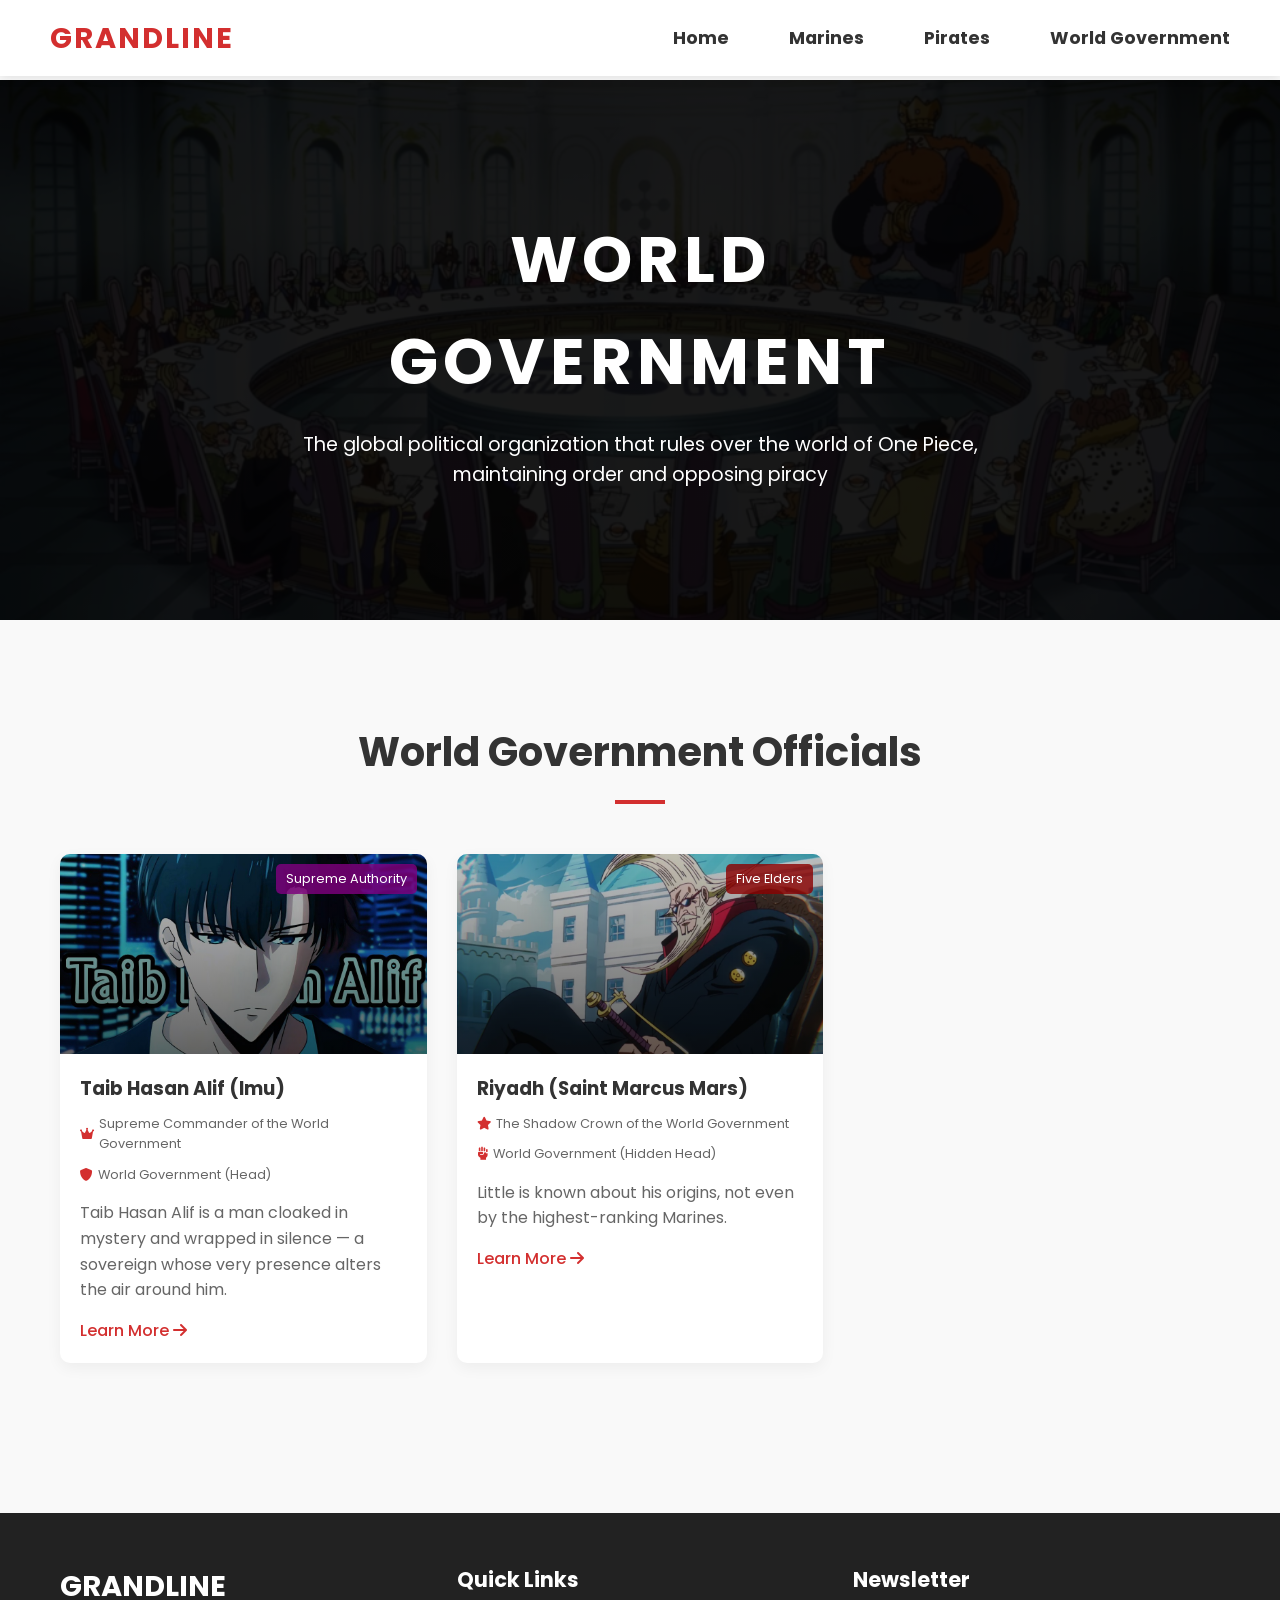
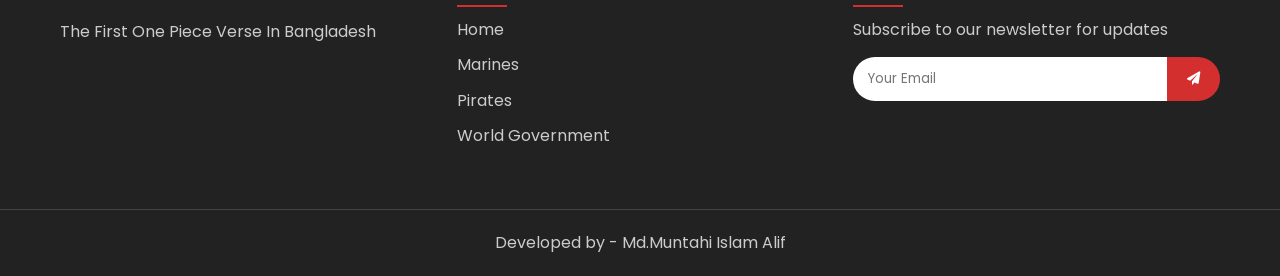
==== world-government.html @ b828494c "Initial commit" ====
<!DOCTYPE html>
<html lang="en">

<head>
    <meta charset="UTF-8">
    <meta name="viewport" content="width=device-width, initial-scale=1.0">
    <title>World Government - Grandline Bangladesh</title>
    <link rel="stylesheet" href="styles.css">
    <link rel="stylesheet" href="https://cdnjs.cloudflare.com/ajax/libs/font-awesome/6.0.0-beta3/css/all.min.css">
    <link href="https://fonts.googleapis.com/css2?family=Poppins:wght@300;400;500;600;700&display=swap"
        rel="stylesheet">
    <style>
        /* World Government page specific styles */
        .world-government-hero {
            background: linear-gradient(rgba(0, 0, 0, 0.8), rgba(0, 0, 0, 0.8)), url('Levely_Infobox.webp');
            background-size: cover;
            background-position: center;
            height: 60vh;
            display: flex;
            align-items: center;
            justify-content: center;
            text-align: center;
            color: #fff;
            margin-top: 80px;
            /* To account for the fixed navbar */
            position: relative;
            overflow: hidden;
        }

        .world-government-hero::before {
            content: '';
            position: absolute;
            top: 0;
            left: 0;
            width: 100%;
            height: 100%;
            background: rgba(0, 0, 0, 0.5);
            z-index: 1;
        }

        .hero-content {
            position: relative;
            z-index: 2;
            opacity: 0;
            transform: translateY(30px);
            transition: all 1s ease;
        }

        .hero-content.visible {
            opacity: 1;
            transform: translateY(0);
        }

        .world-government-hero h1 {
            font-size: 4rem;
            margin-bottom: 1rem;
            letter-spacing: 5px;
        }

        .world-government-hero p {
            font-size: 1.2rem;
            max-width: 700px;
            margin: 0 auto;
        }

        /* Filter controls */
        .filter-controls {
            display: flex;
            justify-content: center;
            gap: 15px;
            margin: 30px 0;
            flex-wrap: wrap;
        }

        .filter-btn {
            padding: 8px 15px;
            background: #f5f5f5;
            border: none;
            border-radius: 30px;
            cursor: pointer;
            font-weight: 500;
            transition: all 0.3s ease;
            color: #333;
        }

        .filter-btn:hover {
            background: #e0e0e0;
        }

        .filter-btn.active {
            background: #D32F2F;
            color: #fff;
        }

        /* Government grid */
        .government-grid {
            display: grid;
            grid-template-columns: repeat(auto-fill, minmax(300px, 1fr));
            gap: 30px;
            margin-top: 50px;
        }

        .government-card {
            background: #fff;
            border-radius: 10px;
            overflow: hidden;
            box-shadow: 0 5px 15px rgba(0, 0, 0, 0.05);
            transition: all 0.5s ease;
            position: relative;
            opacity: 0;
            transform: translateY(30px);
            justify-self: center;
        }

        .government-card.visible {
            opacity: 1;
            transform: translateY(0);
        }

        .government-card:hover {
            transform: translateY(-10px);
            box-shadow: 0 15px 30px rgba(0, 0, 0, 0.1);
        }

        .government-img {
            height: 200px;
            overflow: hidden;
            position: relative;
        }

        .government-img::after {
            content: '';
            position: absolute;
            top: 0;
            left: 0;
            width: 100%;
            height: 100%;
            background: linear-gradient(to bottom, rgba(0, 0, 0, 0.2), rgba(0, 0, 0, 0.6));
        }

        .government-img img {
            width: 100%;
            height: 100%;
            object-fit: cover;
            transition: all 0.3s ease;
        }

        .government-card:hover .government-img img {
            transform: scale(1.1);
        }

        .government-label {
            position: absolute;
            top: 10px;
            right: 10px;
            background: rgba(0, 0, 0, 0.7);
            color: #fff;
            padding: 5px 10px;
            border-radius: 5px;
            font-size: 0.8rem;
            z-index: 1;
        }

        .imu-label {
            background: rgba(128, 0, 128, 0.8);
            /* Purple for Imu */
        }

        .elder-label {
            background: rgba(139, 0, 0, 0.8);
            /* Dark red for Elders */
        }

        .cp0-label {
            background: rgba(25, 25, 112, 0.8);
            /* Dark blue for CP0 */
        }

        .noble-label {
            background: rgba(184, 134, 11, 0.8);
            /* Golden for World Nobles */
        }

        .government-info {
            padding: 20px;
        }

        .government-info h3 {
            color: #333;
            margin-bottom: 10px;
        }

        .government-info p {
            color: #666;
            margin-bottom: 15px;
        }

        .government-link {
            display: inline-block;
            color: #D32F2F;
            text-decoration: none;
            font-weight: 500;
            transition: all 0.3s ease;
        }

        .government-link:hover {
            color: #B71C1C;
        }

        .government-stats {
            display: flex;
            flex-wrap: wrap;
            gap: 10px;
            margin-bottom: 15px;
        }

        .government-stat {
            font-size: 0.8rem;
            color: #666;
            display: flex;
            align-items: center;
            gap: 5px;
        }

        .government-stat i {
            color: #D32F2F;
        }

        /* Imu Section Styles */
        .imu-section {
            background: linear-gradient(rgba(0, 0, 0, 0.9), rgba(0, 0, 0, 0.9)), url('/p');
            background-size: cover;
            background-position: center;
            padding: 100px 0;
            color: #fff;
            text-align: center;
            margin: 50px 0;
            position: relative;
            overflow: hidden;
        }

        .imu-container {
            max-width: 900px;
            margin: 0 auto;
            padding: 0 20px;
            position: relative;
            z-index: 2;
        }

        .imu-title {
            font-size: 3rem;
            margin-bottom: 20px;
            color: #D32F2F;
            opacity: 0;
            transform: translateY(30px);
            transition: all 1s ease;
        }

        .imu-title.visible {
            opacity: 1;
            transform: translateY(0);
        }

        .imu-subtitle {
            font-size: 1.5rem;
            margin-bottom: 40px;
            color: #ccc;
            opacity: 0;
            transform: translateY(30px);
            transition: all 1s ease 0.2s;
        }

        .imu-subtitle.visible {
            opacity: 1;
            transform: translateY(0);
        }

        .imu-profile {
            display: flex;
            align-items: center;
            justify-content: center;
            gap: 50px;
            flex-wrap: wrap;
            margin-bottom: 50px;
            opacity: 0;
            transform: translateY(30px);
            transition: all 1s ease 0.4s;
        }

        .imu-profile.visible {
            opacity: 1;
            transform: translateY(0);
        }

        .imu-image {
            width: 300px;
            height: 300px;
            border-radius: 50%;
            overflow: hidden;
            border: 5px solid #D32F2F;
            box-shadow: 0 0 30px rgba(211, 47, 47, 0.5);
            position: relative;
        }

        .imu-image::before {
            content: '';
            position: absolute;
            top: 0;
            left: 0;
            width: 100%;
            height: 100%;
            background: radial-gradient(circle, rgba(211, 47, 47, 0.3) 0%, rgba(0, 0, 0, 0) 70%);
            z-index: 1;
            opacity: 0;
            transition: opacity 1s ease;
        }

        .imu-image:hover::before {
            opacity: 1;
        }

        .imu-image img {
            width: 100%;
            height: 100%;
            object-fit: cover;
        }

        .imu-info {
            max-width: 500px;
            text-align: left;
        }

        .imu-info h3 {
            font-size: 2.5rem;
            margin-bottom: 15px;
            color: #fff;
        }

        .imu-info p {
            font-size: 1.1rem;
            line-height: 1.8;
            margin-bottom: 20px;
            color: #ddd;
        }

        .imu-quote {
            font-style: italic;
            font-size: 1.2rem;
            color: #D32F2F;
            margin: 30px 0;
            padding: 20px;
            border-left: 4px solid #D32F2F;
            background: rgba(211, 47, 47, 0.1);
            text-align: left;
            opacity: 0;
            transform: translateY(30px);
            transition: all 1s ease 0.6s;
        }

        .imu-quote.visible {
            opacity: 1;
            transform: translateY(0);
        }

        /* Search bar */
        .search-container {
            max-width: 600px;
            margin: 30px auto;
            position: relative;
        }

        .search-input {
            width: 100%;
            padding: 15px 20px;
            border: none;
            border-radius: 30px;
            box-shadow: 0 5px 15px rgba(0, 0, 0, 0.1);
            font-size: 1rem;
            transition: all 0.3s ease;
        }

        .search-input:focus {
            box-shadow: 0 5px 20px rgba(0, 0, 0, 0.2);
            outline: none;
        }

        .search-icon {
            position: absolute;
            right: 20px;
            top: 50%;
            transform: translateY(-50%);
            color: #666;
        }

        /* No results message */
        .no-results {
            text-align: center;
            padding: 30px;
            color: #666;
            font-size: 1.2rem;
            display: none;
        }

        /* Back to top button */
        .back-to-top {
            position: fixed;
            bottom: 30px;
            right: 30px;
            width: 50px;
            height: 50px;
            border-radius: 50%;
            background: #D32F2F;
            color: #fff;
            display: flex;
            align-items: center;
            justify-content: center;
            cursor: pointer;
            opacity: 0;
            visibility: hidden;
            transition: all 0.3s ease;
            z-index: 100;
            box-shadow: 0 5px 15px rgba(0, 0, 0, 0.2);
        }

        .back-to-top.visible {
            opacity: 1;
            visibility: visible;
        }

        .back-to-top:hover {
            background: #B71C1C;
            transform: translateY(-5px);
        }

        /* Loading animation */
        .loading {
            display: none;
            text-align: center;
            padding: 30px;
        }

        .loading-spinner {
            width: 50px;
            height: 50px;
            border: 5px solid #f3f3f3;
            border-top: 5px solid #D32F2F;
            border-radius: 50%;
            animation: spin 1s linear infinite;
            margin: 0 auto;
        }

        @keyframes spin {
            0% {
                transform: rotate(0deg);
            }

            100% {
                transform: rotate(360deg);
            }
        }

        /* Responsive Styles */
        @media (max-width: 768px) {
            .world-government-hero h1 {
                font-size: 2.5rem;
            }

            .world-government-hero p {
                font-size: 1rem;
            }

            .imu-title {
                font-size: 2.5rem;
            }

            .imu-subtitle {
                font-size: 1.2rem;
            }

            .imu-profile {
                gap: 30px;
            }

            .imu-image {
                width: 250px;
                height: 250px;
            }

            .imu-info h3 {
                font-size: 2rem;
            }

            .imu-quote {
                font-size: 1rem;
            }
        }

        @media (max-width: 576px) {
            .world-government-hero h1 {
                font-size: 2rem;
            }

            .imu-title {
                font-size: 2rem;
            }

            .imu-subtitle {
                font-size: 1rem;
            }

            .imu-image {
                width: 200px;
                height: 200px;
            }

            .imu-info h3 {
                font-size: 1.8rem;
            }

            .imu-info p {
                font-size: 1rem;
            }

            .imu-quote {
                font-size: 0.9rem;
                padding: 15px;
            }
        }

        /* Base Navbar */
        .navbar {
            display: flex;
            justify-content: space-between;
            align-items: center;
            padding: 15px 50px;
            background-color: #fff;
            box-shadow: 0 2px 10px rgba(0, 0, 0, 0.1);
            position: fixed;
            top: 0;
            left: 0;
            right: 0;
            z-index: 1000;
        }

        .logo h1 {
            font-size: 1.8rem;
            color: #D32F2F;
        }

        .nav-links ul {
            list-style: none;
            display: flex;
            gap: 30px;
        }

        .nav-links ul li a {
            text-decoration: none;
            color: #333;
            font-weight: 700;
            font-size: 1.1rem;
        }

        /* Mobile menu icon */
        .menu-icon {
            font-size: 2rem;
            cursor: pointer;
            display: none;
            /* hidden by default */
        }

        /* Mobile Menu Styles */
        .mobile-menu {
            position: fixed;
            top: 0;
            right: -100%;
            width: 100%;
            height: 100vh;
            background: rgba(255, 255, 255, 0.7);
            backdrop-filter: blur(10px);
            display: flex;
            flex-direction: column;
            align-items: center;
            justify-content: center;
            transition: right 0.4s ease;
            z-index: 9999;
        }

        .mobile-menu ul {
            list-style: none;
            text-align: center;
            padding: 0;
        }

        .mobile-menu ul li {
            margin: 20px 0;
        }

        .mobile-menu ul li a {
            font-size: 1.5rem;
            text-decoration: none;
            color: #333;
            font-weight: bold;
            transition: color 0.3s;
        }

        .mobile-menu ul li a:hover {
            color: #D32F2F;
        }

        .close-icon {
            position: absolute;
            top: 20px;
            right: 30px;
            font-size: 2rem;
            cursor: pointer;
        }

        /* Responsive Behavior */
        @media (max-width: 768px) {
            .nav-links {
                display: none;
                /* hide desktop nav */
            }

            .menu-icon {
                display: block;
                /* show hamburger */
            }
        }
    </style>
</head>

<body>

    <!-- Navigation -->
    <nav class="navbar">
        <div class="logo">
            <h1>GRANDLINE</h1>
        </div>

        <div class="nav-links" id="navLinks">
            <ul>
                <li><a href="index.html">Home</a></li>
                <li><a href="marines.html">Marines</a></li>
                <li><a href="pirates.html">Pirates</a></li>
                <li><a href="world-government.html">World Government</a></li>
            </ul>
        </div>

        <div class="menu-icon" id="menu-icon">
            <i class="fas fa-bars"></i> <!-- hamburger icon -->
        </div>
    </nav>

    <!-- Mobile Menu (hidden at first) -->
    <div class="mobile-menu" id="mobileMenu">
        <div class="close-icon" id="close-icon">
            <i class="fas fa-times"></i> <!-- cross icon -->
        </div>
        <ul>
            <li><a href="index.html">Home</a></li>
            <li><a href="marines.html">Marines</a></li>
            <li><a href="pirates.html">Pirates</a></li>
            <li><a href="world-government.html">World Government</a></li>
        </ul>
    </div>

    </nav>

    <!-- World Government Hero Section -->
    <section class="world-government-hero">
        <div class="hero-content">
            <h1>WORLD GOVERNMENT</h1>
            <p>The global political organization that rules over the world of One Piece, maintaining order and opposing
                piracy</p>
        </div>
    </section>

    <!-- World Government Section -->
    <section class="about">
        <div class="container">
            <div class="section-title">
                <h2>World Government Officials</h2>
                <div class="underline"></div>
            </div>



            <div class="government-grid" id="governmentGrid">
                <!-- Imu Card -->
                <div class="government-card" data-category="imu">
                    <div class="government-label imu-label">Supreme Authority</div>
                    <div class="government-img">
                        <img src="485723823_662066379845473_6192775686352577585_n.jpg" alt="Taib Hasan Alif">
                    </div>
                    <div class="government-info">
                        <h3>Taib Hasan Alif (Imu)</h3>
                        <div class="government-stats">
                            <div class="government-stat"><i class="fas fa-crown"></i> Supreme Commander of the World
                                Government</div>
                            <div class="government-stat"><i class="fas fa-shield-alt"></i> World Government (Head)</div>
                        </div>
                        <p>Taib Hasan Alif is a man cloaked in mystery and wrapped in silence — a sovereign whose very
                            presence alters the air around him. </p>
                        <a href="imu.html" class="government-link">Learn More <i class="fas fa-arrow-right"></i></a>
                    </div>
                </div>

                <!-- Riyadh Elder Card -->
                <div class="government-card" data-category="elder">
                    <div class="government-label elder-label">Five Elders</div>
                    <div class="government-img">
                        <img src="Garling.webp" alt="Riyadh">
                    </div>
                    <div class="government-info">
                        <h3>Riyadh (Saint Marcus Mars)</h3>
                        <div class="government-stats">
                            <div class="government-stat"><i class="fas fa-star"></i> The Shadow Crown of the World
                                Government</div>
                            <div class="government-stat"><i class="fas fa-fist-raised"></i> World Government (Hidden
                                Head)</div>
                        </div>
                        <p>Little is known about his origins, not even by the highest-ranking Marines.</p>
                        <a href="riyadh-elder.html" class="government-link">Learn More <i
                                class="fas fa-arrow-right"></i></a>
                    </div>
                </div>

            </div>
        </div>
        </div>
    </section>



    <!-- Footer -->
    <footer>
        <div class="footer-content">
            <div class="footer-logo">

                <h2>GRANDLINE</h2>
                <p>The First One Piece Verse In Bangladesh</p>
            </div>
            <div class="footer-links">
                <h3>Quick Links</h3>
                <ul>
                    <li><a href="index.html">Home</a></li>
                    <li><a href="marines.html">Marines</a></li>
                    <li><a href="pirates.html">Pirates</a></li>
                    <li><a href="world-government.html">World Government</a></li>
                </ul>
            </div>
            <div class="footer-newsletter">
                <h3>Newsletter</h3>
                <p>Subscribe to our newsletter for updates</p>
                <form id="newsletterForm">
                    <input type="email" placeholder="Your Email" required>
                    <button type="submit"><i class="fas fa-paper-plane"></i></button>
                </form>
            </div>
        </div>
        <div class="footer-bottom">
            <a href="Developer.html">
                <p>Developed by - Md.Muntahi Islam Alif</p>
            </a>
        </div>
    </footer>

    <script src="script.js"></script>
    <!-- Dynamic JavaScript for World Government Page -->
    <script>
        document.addEventListener('DOMContentLoaded', function () {
            // Show hero content with animation
            setTimeout(() => {
                document.querySelector('.hero-content').classList.add('visible');
            }, 300);

            // Show Imu section elements with animation
            const imuObserver = new IntersectionObserver((entries) => {
                entries.forEach(entry => {
                    if (entry.isIntersecting) {
                        entry.target.classList.add('visible');
                        imuObserver.unobserve(entry.target);
                    }
                });
            }, { threshold: 0.2 });

            document.querySelectorAll('.imu-title, .imu-subtitle, .imu-profile, .imu-quote').forEach(el => {
                imuObserver.observe(el);
            });

            // Animate government cards on scroll
            const cardObserver = new IntersectionObserver((entries) => {
                entries.forEach(entry => {
                    if (entry.isIntersecting) {
                        setTimeout(() => {
                            entry.target.classList.add('visible');
                        }, entry.target.dataset.delay || 0);
                        cardObserver.unobserve(entry.target);
                    }
                });
            }, { threshold: 0.1 });

            // Add delay to each card for staggered animation
            document.querySelectorAll('.government-card').forEach((card, index) => {
                card.dataset.delay = index * 100;
                cardObserver.observe(card);
            });

            // Filter functionality
            const filterButtons = document.querySelectorAll('.filter-btn');
            const cards = document.querySelectorAll('.government-card');

            filterButtons.forEach(button => {
                button.addEventListener('click', function () {
                    // Show loading spinner
                    document.getElementById('loading').style.display = 'block';

                    // Remove active class from all buttons
                    filterButtons.forEach(btn => btn.classList.remove('active'));

                    // Add active class to clicked button
                    this.classList.add('active');

                    // Get filter value
                    const filterValue = this.getAttribute('data-filter');

                    // Simulate loading delay
                    setTimeout(() => {
                        // Hide all cards first
                        cards.forEach(card => {
                            card.style.display = 'none';
                            card.classList.remove('visible');
                        });

                        // Show cards based on filter
                        let visibleCount = 0;
                        cards.forEach((card, index) => {
                            if (filterValue === 'all' || card.getAttribute('data-category') === filterValue) {
                                card.style.display = 'block';
                                setTimeout(() => {
                                    card.classList.add('visible');
                                }, index * 100);
                                visibleCount++;
                            }
                        });

                        // Show/hide no results message
                        document.getElementById('noResults').style.display = visibleCount === 0 ? 'block' : 'none';

                        // Hide loading spinner
                        document.getElementById('loading').style.display = 'none';
                    }, 500);
                });
            });

            // Search functionality
            const searchInput = document.getElementById('searchInput');

            searchInput.addEventListener('input', function () {
                const searchTerm = this.value.toLowerCase();

                // Show loading spinner for searches
                if (searchTerm.length > 0) {
                    document.getElementById('loading').style.display = 'block';
                }

                // Simulate loading delay
                setTimeout(() => {
                    let visibleCount = 0;

                    cards.forEach(card => {
                        const cardTitle = card.querySelector('h3').textContent.toLowerCase();
                        const cardDesc = card.querySelector('p').textContent.toLowerCase();

                        if (cardTitle.includes(searchTerm) || cardDesc.includes(searchTerm)) {
                            card.style.display = 'block';
                            card.classList.add('visible');
                            visibleCount++;
                        } else {
                            card.style.display = 'none';
                            card.classList.remove('visible');
                        }
                    });

                    // Show/hide no results message
                    document.getElementById('noResults').style.display = visibleCount === 0 && searchTerm.length > 0 ? 'block' : 'none';

                    // Hide loading spinner
                    document.getElementById('loading').style.display = 'none';
                }, 300);
            });

            // Back to top button
            const backToTopButton = document.getElementById('backToTop');

            window.addEventListener('scroll', function () {
                if (window.pageYOffset > 300) {
                    backToTopButton.classList.add('visible');
                } else {
                    backToTopButton.classList.remove('visible');
                }
            });

            backToTopButton.addEventListener('click', function () {
                window.scrollTo({
                    top: 0,
                    behavior: 'smooth'
                });
            });
        });
    </script>
    <script>
        const menuIcon = document.getElementById('menu-icon');
        const mobileMenu = document.getElementById('mobileMenu');
        const closeIcon = document.getElementById('close-icon');

        menuIcon.addEventListener('click', () => {
            mobileMenu.style.right = "0";
        });

        closeIcon.addEventListener('click', () => {
            mobileMenu.style.right = "-100%";
        });
    </script>

</body>

</html>
---- styles.css ----
* {
    margin: 0;
    padding: 0;
    box-sizing: border-box;
    font-family: 'Poppins', sans-serif;
}
.a nchor{
    text-decoration: none;
}

body {
    background-color: #f9f9f9;
    color: #333;
    line-height: 1.6;
}

.container {
    max-width: 1200px;
    margin: 0 auto;
    padding: 0 20px;
}

/* Navigation */
.navbar {
    display: flex;
    justify-content: space-between;
    align-items: center;
    padding: 15px 50px;
    background-color: #fff;
    box-shadow: 0 2px 10px rgba(0, 0, 0, 0.1);
    position: fixed;
    top: 0;
    left: 0;
    right: 0;
    z-index: 1000;
    font-weight: bold;
}
 .nav-links ul li a {
    font-weight: 700; /* Make navigation text bold */
    font-size: 1.1rem;
}


.logo {
    display: flex;
    align-items: center;
}

.logo img {
    height: 60px;
    margin-right: 10px;
}

.logo h1 {
    font-size: 1.8rem;
    font-weight: 700;
    color: #333;
    letter-spacing: 2px;
}

.nav-links ul {
    display: flex;
    list-style: none;
}

.nav-links ul li {
    margin-left: 30px;
}

.nav-links ul li a {
    text-decoration: none;
    color: #333;
    font-weight: 500;
    font-size: 1.1rem;
    transition: all 0.3s ease;
}

.nav-links ul li a:hover {
    color: #D32F2F;
}

.fa-bars, .fa-times {
    display: none;
    cursor: pointer;
    font-size: 1.5rem;
}

/* Cover Photo */
.cover-photo {
    width: 100%;
    height: 500px;
    background-image: url('/placeholder.svg?height=500&width=1920&text=Grandline+Bangladesh+Cover+Photo');
    background-size: cover;
    background-position: center;
    position: relative;
    margin-top: 80px; /* To account for the fixed navbar */
}

/* Hero Section */
.hero {
    background: linear-gradient(rgba(0, 0, 0, 0.8), rgba(0, 0, 0, 0.8)), url('/placeholder.svg?height=1080&width=1920&text=One+Piece+Bangladesh');
    background-size: cover;
    background-position: center;
    height: 100vh;
    display: flex;
    align-items: center;
    justify-content: center;
    text-align: center;
    color: #fff;
}

.hero-content {
    max-width: 800px;
    padding: 0 20px;
}

.hero h1 {
    font-size: 4rem;
    margin-bottom: 1rem;
    letter-spacing: 5px;
}

.hero h2 {
    font-size: 2rem;
    margin-bottom: 2rem;
    font-weight: 400;
}

.hero p {
    font-size: 1.2rem;
    margin-bottom: 2rem;
}

.btn {
    display: inline-block;
    background: #D32F2F;
    color: #fff;
    padding: 12px 30px;
    border-radius: 50px;
    text-decoration: none;
    font-weight: 500;
    font-size: 1.1rem;
    transition: all 0.3s ease;
}

.btn:hover {
    background: #B71C1C;
    transform: translateY(-3px);
    box-shadow: 0 10px 20px rgba(0, 0, 0, 0.2);
}

/* About Section */
.about {
    padding: 100px 0;
}

.about-content {
    display: flex;
    align-items: center;
    gap: 50px;
    flex-wrap: wrap;
}

.about-img {
    flex: 1;
    min-width: 300px;
}

.about-img img {
    width: 100%;
    border-radius: 10px;
    box-shadow: 0 10px 30px rgba(0, 0, 0, 0.1);
}

.about-text {
    flex: 1;
    min-width: 300px;
}

.section-title {
    text-align: center;
    margin-bottom: 50px;
}

.section-title h2 {
    font-size: 2.5rem;
    margin-bottom: 1rem;
    color: #333;
}

.underline {
    height: 4px;
    width: 50px;
    background: #D32F2F;
    margin: 0 auto;
}

/* Featured Sections */
.featured {
    padding: 100px 0;
    background-color: #f5f5f5;
}

.featured-sections {
    display: grid;
    grid-template-columns: repeat(auto-fill, minmax(300px, 1fr));
    gap: 30px;
    margin-top: 50px;
}

.featured-card {
    background: #fff;
    border-radius: 10px;
    overflow: hidden;
    box-shadow: 0 5px 15px rgba(0, 0, 0, 0.05);
    transition: all 0.3s ease;
}

.featured-card:hover {
    transform: translateY(-10px);
    box-shadow: 0 15px 30px rgba(0, 0, 0, 0.1);
}

.featured-img {
    height: 200px;
    overflow: hidden;
}

.featured-img img {
    width: 100%;
    height: 100%;
    object-fit: cover;
    transition: all 0.3s ease;
}

.featured-card:hover .featured-img img {
    transform: scale(1.1);
}

.featured-info {
    padding: 20px;
}

.featured-info h3 {
    color: #333;
    margin-bottom: 10px;
}

.featured-info p {
    color: #666;
    margin-bottom: 15px;
}

.featured-link {
    display: inline-block;
    color: #D32F2F;
    text-decoration: none;
    font-weight: 500;
    transition: all 0.3s ease;
}

.featured-link:hover {
    color: #B71C1C;
}

/* Footer */
footer {
    background-color: #222;
    color: #fff;
    padding: 50px 0 0;
    margin-top: 50px;
}

.footer-content {
    display: flex;
    justify-content: space-between;
    flex-wrap: wrap;
    gap: 30px;
    max-width: 1200px;
    margin: 0 auto;
    padding: 0 20px;
}

.footer-logo {
    flex: 1;
    min-width: 250px;
}

.footer-logo img {
    height: 80px;
    margin-bottom: 15px;
}

.footer-logo h2 {
    font-size: 1.8rem;
    margin-bottom: 10px;
}

.footer-logo p {
    color: #ccc;
}

.footer-links {
    flex: 1;
    min-width: 200px;
}

.footer-links h3 {
    font-size: 1.3rem;
    margin-bottom: 20px;
    position: relative;
}

.footer-links h3::after {
    content: '';
    position: absolute;
    bottom: -10px;
    left: 0;
    width: 50px;
    height: 2px;
    background-color: #D32F2F;
}

.footer-links ul {
    list-style: none;
}

.footer-links ul li {
    margin-bottom: 10px;
}

.footer-links ul li a {
    color: #ccc;
    text-decoration: none;
    transition: all 0.3s ease;
}

.footer-links ul li a:hover {
    color: #D32F2F;
    padding-left: 5px;
}

.footer-newsletter {
    flex: 1;
    min-width: 250px;
}

.footer-newsletter h3 {
    font-size: 1.3rem;
    margin-bottom: 20px;
    position: relative;
}

.footer-newsletter h3::after {
    content: '';
    position: absolute;
    bottom: -10px;
    left: 0;
    width: 50px;
    height: 2px;
    background-color: #D32F2F;
}

.footer-newsletter p {
    color: #ccc;
    margin-bottom: 15px;
}

.footer-newsletter form {
    display: flex;
}

.footer-newsletter input {
    flex: 1;
    padding: 12px 15px;
    border: none;
    border-radius: 50px 0 0 50px;
    outline: none;
}

.footer-newsletter button {
    background-color: #D32F2F;
    color: #fff;
    border: none;
    padding: 0 20px;
    border-radius: 0 50px 50px 0;
    cursor: pointer;
    transition: all 0.3s ease;
}

.footer-newsletter button:hover {
    background-color: #B71C1C;
}

.footer-bottom {
    text-align: center;
    padding: 20px 0;
    margin-top: 50px;
    border-top: 1px solid #444;
}

.footer-bottom p {
    color: #ccc;
}
.footer-bottom a {
    text-decoration: none;
}

/* Responsive Design */
@media (max-width: 992px) {
    .navbar {
        padding: 15px 30px;
    }
    
    .hero h1 {
        font-size: 3rem;
    }
    
    .hero h2 {
        font-size: 1.5rem;
    }
}

@media (max-width: 768px) {
    .fa-bars {
        display: block;
    }
    
    .nav-links {
        position: fixed;
        top: 0;
        right: -300px;
        width: 300px;
        height: 100vh;
        background-color: #fff;
        box-shadow: -5px 0 10px rgba(0, 0, 0, 0.1);
        transition: all 0.3s ease;
        z-index: 1001;
    }
    
    .nav-links.active {
        right: 0;
    }
    
    .fa-times {
        display: block;
        position: absolute;
        top: 20px;
        right: 20px;
    }
    
    .nav-links ul {
        flex-direction: column;
        padding: 50px 0 0 30px;
    }
    
    .nav-links ul li {
        margin: 15px 0;
    }
    
    .hero h1 {
        font-size: 2.5rem;
    }
    
    .hero h2 {
        font-size: 1.2rem;
    }
    
    .about-content, .footer-content {
        flex-direction: column;
    }
    
    .about-img, .about-text {
        width: 100%;
    }
}

@media (max-width: 576px) {
    .navbar {
        padding: 15px 20px;
    }
    
    .logo h1 {
        font-size: 1.5rem;
    }
    
    .hero h1 {
        font-size: 2rem;
    }
    
    .section-title h2 {
        font-size: 2rem;
    }
}
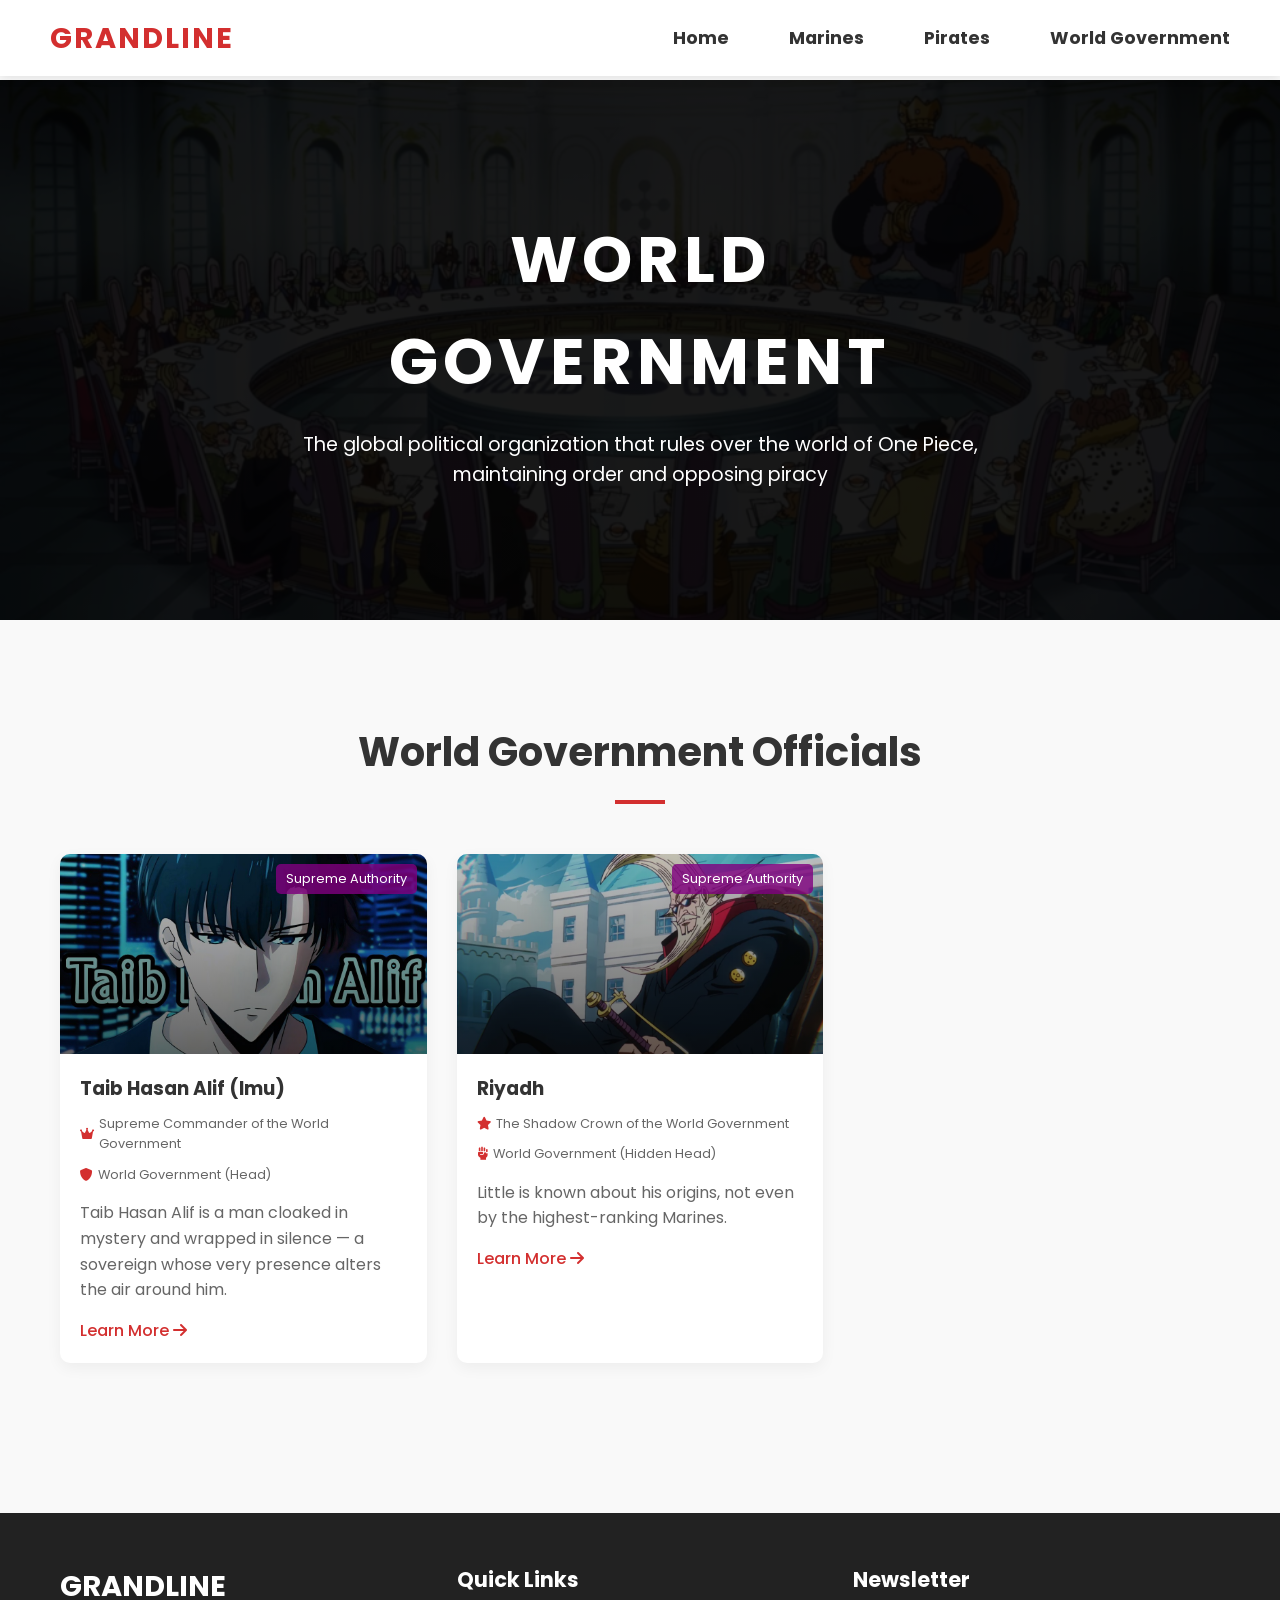
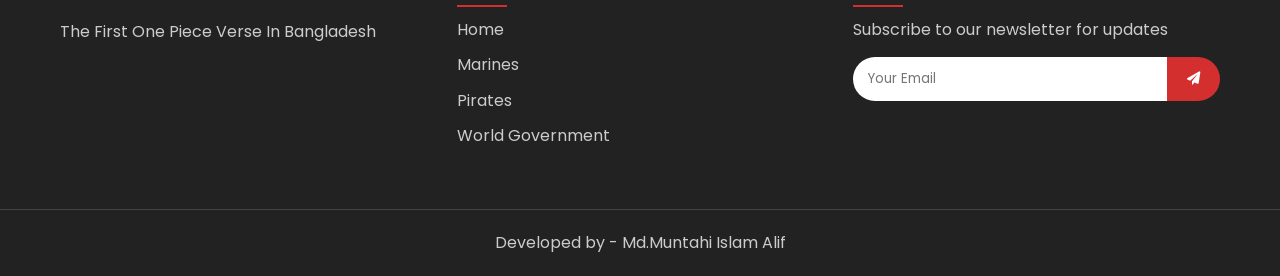
==== commit ab7a836e: "Update world-government.html" ====
--- a/world-government.html
+++ b/world-government.html
@@ -708,12 +708,12 @@
 
                 <!-- Riyadh Elder Card -->
                 <div class="government-card" data-category="elder">
-                    <div class="government-label elder-label">Five Elders</div>
+                    <div class="government-label imu-label">Supreme Authority</div>
                     <div class="government-img">
                         <img src="Garling.webp" alt="Riyadh">
                     </div>
                     <div class="government-info">
-                        <h3>Riyadh (Saint Marcus Mars)</h3>
+                        <h3>Riyadh</h3>
                         <div class="government-stats">
                             <div class="government-stat"><i class="fas fa-star"></i> The Shadow Crown of the World
                                 Government</div>
@@ -721,8 +721,7 @@
                                 Head)</div>
                         </div>
                         <p>Little is known about his origins, not even by the highest-ranking Marines.</p>
-                        <a href="riyadh-elder.html" class="government-link">Learn More <i
-                                class="fas fa-arrow-right"></i></a>
+                        <a href="Riyadh-elder.html" class="government-link">Learn More <i class="fas fa-arrow-right"></i></a>
                     </div>
                 </div>
 
@@ -926,4 +925,4 @@
 
 </body>
 
-</html>+</html>
